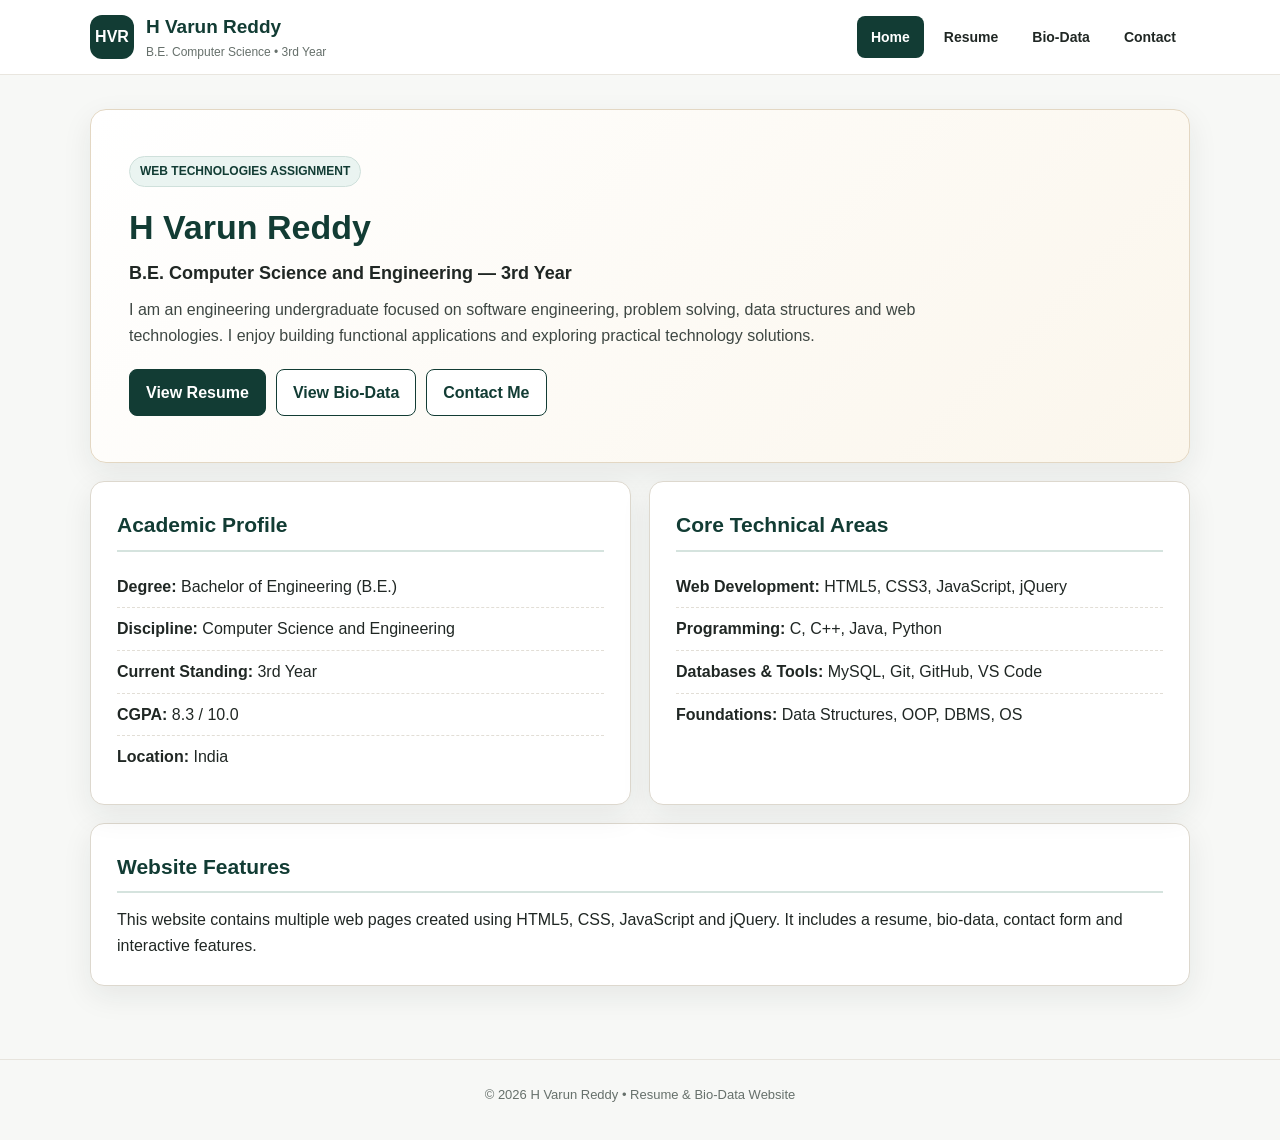
==== index.html @ 34ede999 "first commit" ====
<!DOCTYPE html>
<html lang="en">

<head>
    <meta charset="UTF-8">
    <meta name="viewport" content="width=device-width, initial-scale=1.0">

    <title>H Varun Reddy | Portfolio</title>

    <link rel="stylesheet" href="style.css">
</head>

<body>

    <!-- Header -->
    <header>
        <div class="container navbar">

            <div class="brand">
                <div class="logo">HVR</div>

                <div>
                    <h1>H Varun Reddy</h1>
                    <p>B.E. Computer Science • 3rd Year</p>
                </div>
            </div>

            <!-- Navigation -->
            <nav>
                <ul class="nav-links">
                    <li>
                        <a href="index.html" class="active">Home</a>
                    </li>

                    <li>
                        <a href="resume.html">Resume</a>
                    </li>

                    <li>
                        <a href="biodata.html">Bio-Data</a>
                    </li>

                    <li>
                        <a href="contact.html">Contact</a>
                    </li>
                </ul>
            </nav>

        </div>
    </header>


    <!-- Main Content -->
    <main class="container">

        <!-- Introduction -->
        <section class="hero">

            <span class="badge">
                WEB TECHNOLOGIES ASSIGNMENT
            </span>

            <h2>H Varun Reddy</h2>

            <h3>
                B.E. Computer Science and Engineering
                — 3rd Year
            </h3>

            <p>
                I am an engineering undergraduate focused on software
                engineering, problem solving, data structures and web
                technologies. I enjoy building functional applications
                and exploring practical technology solutions.
            </p>

            <div class="button-row">

                <a href="resume.html" class="btn primary">
                    View Resume
                </a>

                <a href="biodata.html" class="btn">
                    View Bio-Data
                </a>

                <a href="contact.html" class="btn">
                    Contact Me
                </a>

            </div>

        </section>


        <!-- Academic and Technical Information -->
        <section class="grid-2">

            <!-- Academic Profile -->
            <article class="card">

                <h2 class="card-title">
                    Academic Profile
                </h2>

                <ul class="highlight-list">

                    <li>
                        <strong>Degree:</strong>
                        Bachelor of Engineering (B.E.)
                    </li>

                    <li>
                        <strong>Discipline:</strong>
                        Computer Science and Engineering
                    </li>

                    <li>
                        <strong>Current Standing:</strong>
                        3rd Year
                    </li>

                    <li>
                        <strong>CGPA:</strong>
                        8.3 / 10.0
                    </li>

                    <li>
                        <strong>Location:</strong>
                        India
                    </li>

                </ul>

            </article>


            <!-- Technical Skills -->
            <article class="card">

                <h2 class="card-title">
                    Core Technical Areas
                </h2>

                <ul class="highlight-list">

                    <li>
                        <strong>Web Development:</strong>
                        HTML5, CSS3, JavaScript, jQuery
                    </li>

                    <li>
                        <strong>Programming:</strong>
                        C, C++, Java, Python
                    </li>

                    <li>
                        <strong>Databases & Tools:</strong>
                        MySQL, Git, GitHub, VS Code
                    </li>

                    <li>
                        <strong>Foundations:</strong>
                        Data Structures, OOP, DBMS, OS
                    </li>

                </ul>

            </article>

        </section>


        <!-- Website Features -->
        <section class="card">

            <h2 class="card-title">
                Website Features
            </h2>

            <p>
                This website contains multiple web pages created using
                HTML5, CSS, JavaScript and jQuery. It includes a resume,
                bio-data, contact form and interactive features.
            </p>

        </section>

    </main>


    <!-- Footer -->
    <footer>

        <p>
            &copy;
            <span id="currentYear"></span>
            H Varun Reddy • Resume & Bio-Data Website
        </p>

    </footer>


    <!-- jQuery -->
    <script src="https://code.jquery.com/jquery-3.7.1.min.js"></script>

    <!-- JavaScript -->
    <script src="script.js"></script>

</body>

</html>
---- style.css ----
/* ================================
   GENERAL STYLING
================================ */

:root {

    --primary: #123c34;
    --primary-light: #eaf4f1;
    --accent: #c98b3b;

    --cream: #fbf6ec;
    --white: #ffffff;

    --text: #202724;
    --muted: #66706b;

    --border: #ddd8ce;

    --shadow:
        0 10px 30px rgba(24, 38, 32, 0.08);
}


* {

    box-sizing: border-box;

    margin: 0;

    padding: 0;
}


html {

    scroll-behavior: smooth;
}


body {

    font-family:
        Arial,
        Helvetica,
        sans-serif;

    background: #f7f8f6;

    color: var(--text);

    line-height: 1.6;
}


a {

    text-decoration: none;

    color: inherit;
}


button,
input,
textarea {

    font: inherit;
}


.container {

    width: 92%;

    max-width: 1100px;

    margin: auto;
}


/* ================================
   HEADER
================================ */

header {

    position: sticky;

    top: 0;

    z-index: 1000;

    background:
        rgba(255, 255, 255, 0.96);

    border-bottom:
        1px solid #e9e6df;
}


.navbar {

    min-height: 74px;

    display: flex;

    align-items: center;

    justify-content: space-between;

    gap: 25px;
}


.brand {

    display: flex;

    align-items: center;

    gap: 12px;
}


.logo {

    width: 44px;

    height: 44px;

    display: grid;

    place-items: center;

    border-radius: 12px;

    background: var(--primary);

    color: white;

    font-weight: bold;
}


.brand h1 {

    font-size: 19px;

    color: var(--primary);
}


.brand p {

    font-size: 12px;

    color: var(--muted);
}


/* ================================
   NAVIGATION
================================ */

.nav-links {

    display: flex;

    list-style: none;

    gap: 6px;
}


.nav-links a {

    display: block;

    padding: 10px 14px;

    font-size: 14px;

    font-weight: bold;

    border-radius: 8px;

    transition: 0.2s;
}


.nav-links a:hover,
.nav-links a.active {

    background: var(--primary);

    color: white;
}


/* ================================
   MAIN PAGE
================================ */

main {

    padding-bottom: 35px;
}


.page-heading {

    padding: 40px 0 18px;
}


.page-heading h2 {

    color: var(--primary);

    font-size: 30px;

    margin-bottom: 6px;
}


.page-heading p {

    color: var(--muted);
}


.card {

    background: var(--white);

    border:
        1px solid var(--border);

    border-radius: 14px;

    padding: 26px;

    margin-bottom: 18px;

    box-shadow: var(--shadow);
}


.card-title {

    color: var(--primary);

    font-size: 21px;

    margin-bottom: 14px;

    padding-bottom: 8px;

    border-bottom:
        2px solid #d5e3de;
}


/* ================================
   HOME / HERO
================================ */

.hero {

    margin-top: 34px;

    padding: 46px 38px;

    border-radius: 16px;

    border:
        1px solid #e3d7c3;

    background:
        linear-gradient(
            135deg,
            white,
            var(--cream)
        );

    box-shadow: var(--shadow);
}


.badge {

    display: inline-block;

    padding: 5px 10px;

    border-radius: 999px;

    background: var(--primary-light);

    border:
        1px solid #cfe0db;

    color: var(--primary);

    font-size: 12px;

    font-weight: bold;

    margin-bottom: 13px;
}


.hero h2 {

    color: var(--primary);

    font-size: 34px;

    margin-bottom: 4px;
}


.hero h3 {

    font-size: 18px;

    margin-bottom: 10px;
}


.hero p {

    max-width: 800px;

    color: #3e4743;
}


/* ================================
   BUTTONS
================================ */

.button-row {

    display: flex;

    flex-wrap: wrap;

    gap: 10px;

    margin-top: 20px;
}


.btn {

    display: inline-block;

    padding: 10px 16px;

    border:
        1px solid var(--primary);

    border-radius: 8px;

    background: white;

    color: var(--primary);

    font-weight: bold;

    cursor: pointer;

    transition: 0.2s;
}


.btn:hover {

    transform: translateY(-1px);
}


.btn.primary {

    background: var(--primary);

    color: white;
}


/* ================================
   TWO COLUMN GRID
================================ */

.grid-2 {

    display: grid;

    grid-template-columns:
        1fr 1fr;

    gap: 18px;

    margin-top: 18px;
}


/* ================================
   LIST
================================ */

.highlight-list {

    list-style: none;
}


.highlight-list li {

    padding: 8px 0;

    border-bottom:
        1px dashed #e2ded6;
}


.highlight-list li:last-child {

    border-bottom: none;
}


/* ================================
   RESUME
================================ */

.item {

    padding: 12px 0;

    border-bottom:
        1px solid #ece9e3;
}


.item:last-child {

    border-bottom: none;
}


.item h3 {

    font-size: 17px;

    margin-bottom: 3px;
}


.item p {

    color: #4f5753;
}


.tech {

    font-size: 14px;

    margin-top: 4px;
}


.project-no {

    color: var(--accent);

    font-weight: bold;
}


/* ================================
   TABLE
================================ */

.table-wrap {

    overflow-x: auto;
}


table {

    width: 100%;

    border-collapse: collapse;
}


th,
td {

    padding: 12px;

    border:
        1px solid var(--border);

    text-align: left;

    font-size: 14px;
}


th {

    background: #f1f5f3;

    color: var(--primary);

    width: 32%;
}


/* ================================
   DECLARATION
================================ */

.declaration {

    background: var(--cream);

    border-left:
        5px solid var(--accent);
}


.signature-area {

    display: flex;

    justify-content: space-between;

    gap: 20px;

    margin-top: 22px;
}


/* ================================
   CONTACT
================================ */

.contact-grid {

    display: grid;

    grid-template-columns:
        0.9fr 1.1fr;

    gap: 18px;
}


.contact-list {

    list-style: none;
}


.contact-list li {

    padding: 10px 0;

    border-bottom:
        1px solid #eeeae3;
}


form {

    display: grid;

    gap: 9px;
}


label {

    font-weight: bold;

    font-size: 14px;
}


input,
textarea {

    width: 100%;

    padding: 11px 12px;

    border:
        1px solid #cfcac2;

    border-radius: 8px;

    background: white;

    outline: none;
}


input:focus,
textarea:focus {

    border-color: var(--primary);

    box-shadow:
        0 0 0 3px
        rgba(18, 60, 52, 0.08);
}


textarea {

    min-height: 130px;

    resize: vertical;
}


.error {

    color: #a33b2f;

    font-size: 13px;

    min-height: 18px;
}


.success-message {

    display: none;

    padding: 10px 12px;

    border-radius: 8px;

    background: var(--primary-light);

    color: var(--primary);

    font-weight: bold;
}


/* ================================
   FOOTER
================================ */

footer {

    text-align: center;

    color: var(--muted);

    font-size: 13px;

    padding: 25px 0 35px;

    border-top:
        1px solid #e7e4dd;

    margin-top: 20px;
}


.center {

    text-align: center;
}


/* ================================
   RESPONSIVE DESIGN
================================ */

@media (max-width: 780px) {

    .navbar {

        flex-direction: column;

        align-items: flex-start;

        padding: 14px 0;
    }


    .nav-links {

        flex-wrap: wrap;
    }


    .grid-2,
    .contact-grid {

        grid-template-columns: 1fr;
    }


    .hero {

        padding: 30px 22px;
    }


    .hero h2 {

        font-size: 28px;
    }


    .signature-area {

        flex-direction: column;
    }

}
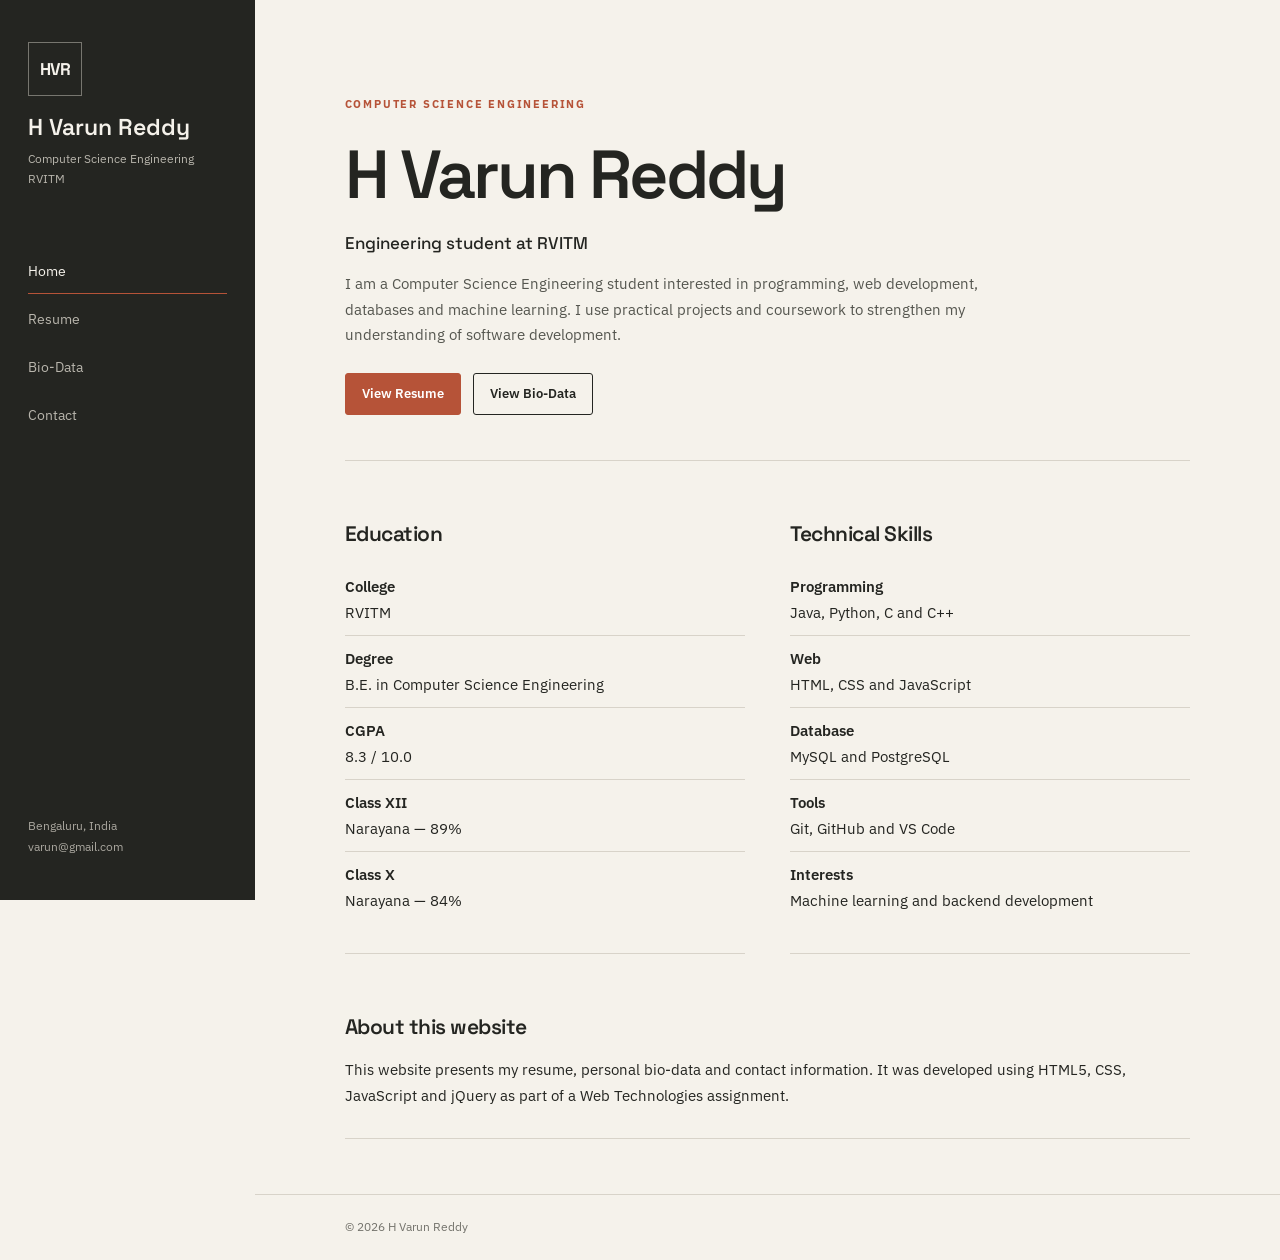
==== commit 6efdb1b7: "Refactor index.html, script.js, and style.css for improved structure and styling" ====
--- a/index.html
+++ b/index.html
@@ -1,212 +1,93 @@
 <!DOCTYPE html>
 <html lang="en">
-
 <head>
     <meta charset="UTF-8">
     <meta name="viewport" content="width=device-width, initial-scale=1.0">
-
-    <title>H Varun Reddy | Portfolio</title>
-
+    <meta name="description" content="Resume and bio-data of H Varun Reddy, Computer Science Engineering student at RVITM.">
+    <title>H Varun Reddy | Home</title>
     <link rel="stylesheet" href="style.css">
 </head>
+<body>
+<header>
+    <div class="container navbar">
+        <div class="brand">
+            <div class="logo">HVR</div>
+            <div>
+                <h1>H Varun Reddy</h1>
+                <p>Computer Science Engineering<br>RVITM</p>
+            </div>
+        </div>
+        <nav aria-label="Main navigation">
+            <ul class="nav-links">
+                <li><a href="index.html" class="active">Home</a></li>
+                <li><a href="resume.html">Resume</a></li>
+                <li><a href="biodata.html">Bio-Data</a></li>
+                <li><a href="contact.html">Contact</a></li>
+            </ul>
+        </nav>
+        <div class="sidebar-note">
+            Bengaluru, India<br>
+            <a href="mailto:varun@gmail.com">varun@gmail.com</a>
+        </div>
+    </div>
+</header>
 
-<body>
+<main>
+    <section class="hero">
+        <span class="badge">Computer Science Engineering</span>
+        <h2>H Varun Reddy</h2>
+        <h3>Engineering student at RVITM</h3>
+        <p>
+            I am a Computer Science Engineering student interested in
+            programming, web development, databases and machine learning.
+            I use practical projects and coursework to strengthen my
+            understanding of software development.
+        </p>
+        <div class="button-row">
+            <a href="resume.html" class="btn primary">View Resume</a>
+            <a href="biodata.html" class="btn">View Bio-Data</a>
+        </div>
+    </section>
 
-    <!-- Header -->
-    <header>
-        <div class="container navbar">
+    <section class="grid-2">
+        <article class="card">
+            <h2 class="card-title">Education</h2>
+            <ul class="highlight-list">
+                <li><strong>College</strong><br>RVITM</li>
+                <li><strong>Degree</strong><br>B.E. in Computer Science Engineering</li>
+                <li><strong>CGPA</strong><br>8.3 / 10.0</li>
+                <li><strong>Class XII</strong><br>Narayana — 89%</li>
+                <li><strong>Class X</strong><br>Narayana — 84%</li>
+            </ul>
+        </article>
 
-            <div class="brand">
-                <div class="logo">HVR</div>
+        <article class="card">
+            <h2 class="card-title">Technical Skills</h2>
+            <ul class="highlight-list">
+                <li><strong>Programming</strong><br>Java, Python, C and C++</li>
+                <li><strong>Web</strong><br>HTML, CSS and JavaScript</li>
+                <li><strong>Database</strong><br>MySQL and PostgreSQL</li>
+                <li><strong>Tools</strong><br>Git, GitHub and VS Code</li>
+                <li><strong>Interests</strong><br>Machine learning and backend development</li>
+            </ul>
+        </article>
+    </section>
 
-                <div>
-                    <h1>H Varun Reddy</h1>
-                    <p>B.E. Computer Science • 3rd Year</p>
-                </div>
-            </div>
+    <section class="card">
+        <h2 class="card-title">About this website</h2>
+        <p>
+            This website presents my resume, personal bio-data and contact
+            information. It was developed using HTML5, CSS, JavaScript
+            and jQuery as part of a Web Technologies assignment.
+        </p>
+    </section>
+</main>
 
-            <!-- Navigation -->
-            <nav>
-                <ul class="nav-links">
-                    <li>
-                        <a href="index.html" class="active">Home</a>
-                    </li>
+<footer>
+    <p>&copy; <span id="currentYear"></span> H Varun Reddy</p>
+</footer>
 
-                    <li>
-                        <a href="resume.html">Resume</a>
-                    </li>
-
-                    <li>
-                        <a href="biodata.html">Bio-Data</a>
-                    </li>
-
-                    <li>
-                        <a href="contact.html">Contact</a>
-                    </li>
-                </ul>
-            </nav>
-
-        </div>
-    </header>
-
-
-    <!-- Main Content -->
-    <main class="container">
-
-        <!-- Introduction -->
-        <section class="hero">
-
-            <span class="badge">
-                WEB TECHNOLOGIES ASSIGNMENT
-            </span>
-
-            <h2>H Varun Reddy</h2>
-
-            <h3>
-                B.E. Computer Science and Engineering
-                — 3rd Year
-            </h3>
-
-            <p>
-                I am an engineering undergraduate focused on software
-                engineering, problem solving, data structures and web
-                technologies. I enjoy building functional applications
-                and exploring practical technology solutions.
-            </p>
-
-            <div class="button-row">
-
-                <a href="resume.html" class="btn primary">
-                    View Resume
-                </a>
-
-                <a href="biodata.html" class="btn">
-                    View Bio-Data
-                </a>
-
-                <a href="contact.html" class="btn">
-                    Contact Me
-                </a>
-
-            </div>
-
-        </section>
-
-
-        <!-- Academic and Technical Information -->
-        <section class="grid-2">
-
-            <!-- Academic Profile -->
-            <article class="card">
-
-                <h2 class="card-title">
-                    Academic Profile
-                </h2>
-
-                <ul class="highlight-list">
-
-                    <li>
-                        <strong>Degree:</strong>
-                        Bachelor of Engineering (B.E.)
-                    </li>
-
-                    <li>
-                        <strong>Discipline:</strong>
-                        Computer Science and Engineering
-                    </li>
-
-                    <li>
-                        <strong>Current Standing:</strong>
-                        3rd Year
-                    </li>
-
-                    <li>
-                        <strong>CGPA:</strong>
-                        8.3 / 10.0
-                    </li>
-
-                    <li>
-                        <strong>Location:</strong>
-                        India
-                    </li>
-
-                </ul>
-
-            </article>
-
-
-            <!-- Technical Skills -->
-            <article class="card">
-
-                <h2 class="card-title">
-                    Core Technical Areas
-                </h2>
-
-                <ul class="highlight-list">
-
-                    <li>
-                        <strong>Web Development:</strong>
-                        HTML5, CSS3, JavaScript, jQuery
-                    </li>
-
-                    <li>
-                        <strong>Programming:</strong>
-                        C, C++, Java, Python
-                    </li>
-
-                    <li>
-                        <strong>Databases & Tools:</strong>
-                        MySQL, Git, GitHub, VS Code
-                    </li>
-
-                    <li>
-                        <strong>Foundations:</strong>
-                        Data Structures, OOP, DBMS, OS
-                    </li>
-
-                </ul>
-
-            </article>
-
-        </section>
-
-
-        <!-- Website Features -->
-        <section class="card">
-
-            <h2 class="card-title">
-                Website Features
-            </h2>
-
-            <p>
-                This website contains multiple web pages created using
-                HTML5, CSS, JavaScript and jQuery. It includes a resume,
-                bio-data, contact form and interactive features.
-            </p>
-
-        </section>
-
-    </main>
-
-
-    <!-- Footer -->
-    <footer>
-
-        <p>
-            &copy;
-            <span id="currentYear"></span>
-            H Varun Reddy • Resume & Bio-Data Website
-        </p>
-
-    </footer>
-
-
-    <!-- jQuery -->
-    <script src="https://code.jquery.com/jquery-3.7.1.min.js"></script>
-
-    <!-- JavaScript -->
-    <script src="script.js"></script>
-
+<script src="https://code.jquery.com/jquery-3.7.1.min.js"></script>
+<script src="script.js"></script>
 </body>
-
 </html>
--- a/style.css
+++ b/style.css
@@ -1,732 +1,622 @@
-/* ================================
-   GENERAL STYLING
-================================ */
+/* =====================================
+   H VARUN REDDY — PERSONAL WEBSITE
+   ===================================== */
+
+@import url('https://fonts.googleapis.com/css2?family=IBM+Plex+Sans:wght@400;500;600;700&family=Space+Grotesk:wght@400;500;600;700&display=swap');
 
 :root {
-
-    --primary: #123c34;
-    --primary-light: #eaf4f1;
-    --accent: #c98b3b;
-
-    --cream: #fbf6ec;
-    --white: #ffffff;
-
-    --text: #202724;
-    --muted: #66706b;
-
-    --border: #ddd8ce;
-
-    --shadow:
-        0 10px 30px rgba(24, 38, 32, 0.08);
-}
-
+    --paper: #F5F2EB;
+    --ink: #242521;
+    --muted: #74736C;
+    --accent: #B65338;
+    --line: #D8D3C9;
+    --soft: #EAE5DA;
+    --white: #FFFFFF;
+}
 
 * {
-
     box-sizing: border-box;
-
     margin: 0;
-
     padding: 0;
 }
 
-
 html {
-
     scroll-behavior: smooth;
 }
 
-
 body {
-
-    font-family:
-        Arial,
-        Helvetica,
-        sans-serif;
-
-    background: #f7f8f6;
-
-    color: var(--text);
-
-    line-height: 1.6;
-}
-
+    font-family: 'IBM Plex Sans', sans-serif;
+    background: var(--paper);
+    color: var(--ink);
+    line-height: 1.7;
+    font-size: 15px;
+}
+
+h1, h2, h3, h4 {
+    font-family: 'Space Grotesk', sans-serif;
+    font-weight: 600;
+    line-height: 1.2;
+}
 
 a {
-
+    color: inherit;
     text-decoration: none;
-
-    color: inherit;
-}
-
-
-button,
-input,
-textarea {
-
+}
+
+a:hover {
+    color: var(--accent);
+}
+
+button, input, textarea {
     font: inherit;
 }
 
-
-.container {
-
-    width: 92%;
-
-    max-width: 1100px;
-
-    margin: auto;
-}
-
-
-/* ================================
-   HEADER
-================================ */
+img {
+    max-width: 100%;
+}
+
+/* =====================================
+   LEFT SIDEBAR
+   ===================================== */
 
 header {
-
-    position: sticky;
-
+    position: fixed;
+    left: 0;
     top: 0;
-
-    z-index: 1000;
-
-    background:
-        rgba(255, 255, 255, 0.96);
-
-    border-bottom:
-        1px solid #e9e6df;
-}
-
+    width: 255px;
+    height: 100vh;
+    padding: 42px 28px;
+    background: var(--ink);
+    color: var(--paper);
+    display: flex;
+    flex-direction: column;
+    z-index: 100;
+}
 
 .navbar {
-
-    min-height: 74px;
-
     display: flex;
-
-    align-items: center;
-
-    justify-content: space-between;
-
-    gap: 25px;
-}
-
+    flex-direction: column;
+    height: 100%;
+    align-items: stretch;
+}
 
 .brand {
-
     display: flex;
-
-    align-items: center;
-
-    gap: 12px;
-}
-
+    flex-direction: column;
+    align-items: flex-start;
+    gap: 18px;
+}
 
 .logo {
-
-    width: 44px;
-
-    height: 44px;
-
+    width: 54px;
+    height: 54px;
+    border: 1px solid #77766F;
     display: grid;
-
     place-items: center;
-
-    border-radius: 12px;
-
-    background: var(--primary);
-
-    color: white;
-
-    font-weight: bold;
-}
-
+    font-family: 'Space Grotesk', sans-serif;
+    font-size: 17px;
+    font-weight: 700;
+    letter-spacing: -1px;
+}
 
 .brand h1 {
-
-    font-size: 19px;
-
-    color: var(--primary);
-}
-
+    color: var(--paper);
+    font-size: 23px;
+    max-width: 190px;
+}
 
 .brand p {
-
+    color: #B8B5AC;
     font-size: 12px;
-
-    color: var(--muted);
-}
-
-
-/* ================================
-   NAVIGATION
-================================ */
+    margin-top: 7px;
+}
+
+nav {
+    margin-top: 62px;
+}
 
 .nav-links {
-
+    list-style: none;
     display: flex;
-
-    list-style: none;
-
-    gap: 6px;
-}
-
+    flex-direction: column;
+    gap: 5px;
+}
 
 .nav-links a {
-
     display: block;
-
-    padding: 10px 14px;
-
+    padding: 9px 0;
+    color: #B8B5AC;
+    border-bottom: 1px solid transparent;
     font-size: 14px;
-
-    font-weight: bold;
-
-    border-radius: 8px;
-
-    transition: 0.2s;
-}
-
+    transition: color 0.2s, border-color 0.2s;
+}
 
 .nav-links a:hover,
 .nav-links a.active {
-
-    background: var(--primary);
-
-    color: white;
-}
-
-
-/* ================================
-   MAIN PAGE
-================================ */
+    color: var(--paper);
+    border-bottom-color: var(--accent);
+}
+
+.sidebar-note {
+    margin-top: auto;
+    color: #A9A69E;
+    font-size: 12px;
+    line-height: 1.8;
+    padding-top: 30px;
+}
+
+/* =====================================
+   MAIN CONTENT
+   ===================================== */
 
 main {
-
-    padding-bottom: 35px;
-}
-
+    margin-left: 255px;
+    max-width: 1100px;
+    padding: 55px 7%;
+    min-height: calc(100vh - 100px);
+}
 
 .page-heading {
-
-    padding: 40px 0 18px;
-}
-
+    padding: 20px 0 35px;
+    border-bottom: 1px solid var(--line);
+    margin-bottom: 30px;
+}
+
+.eyebrow {
+    color: var(--accent);
+    font-size: 11px;
+    font-weight: 700;
+    letter-spacing: 2px;
+    text-transform: uppercase;
+    margin-bottom: 15px;
+}
 
 .page-heading h2 {
-
-    color: var(--primary);
-
-    font-size: 30px;
-
-    margin-bottom: 6px;
-}
-
+    font-size: clamp(32px, 4vw, 48px);
+    letter-spacing: -1.8px;
+    margin-bottom: 12px;
+}
 
 .page-heading p {
-
+    max-width: 650px;
     color: var(--muted);
 }
 
+/* =====================================
+   HOME INTRODUCTION
+   ===================================== */
+
+.hero {
+    padding: 35px 0 45px;
+    border-bottom: 1px solid var(--line);
+}
+
+.hero h2 {
+    font-size: clamp(40px, 6vw, 68px);
+    letter-spacing: -3px;
+    max-width: 700px;
+    margin: 18px 0;
+}
+
+.hero h3 {
+    font-size: 17px;
+    font-weight: 500;
+    margin-bottom: 18px;
+}
+
+.hero p {
+    max-width: 660px;
+    color: #55564F;
+}
+
+.badge {
+    display: inline-block;
+    color: var(--accent);
+    font-size: 11px;
+    font-weight: 700;
+    letter-spacing: 1.8px;
+    text-transform: uppercase;
+}
+
+.button-row {
+    display: flex;
+    flex-wrap: wrap;
+    gap: 12px;
+    margin-top: 25px;
+}
+
+.btn {
+    display: inline-block;
+    border: 1px solid var(--ink);
+    padding: 9px 16px;
+    background: transparent;
+    color: var(--ink);
+    cursor: pointer;
+    border-radius: 3px;
+    font-size: 13px;
+    font-weight: 600;
+    transition: background 0.2s, color 0.2s;
+}
+
+.btn:hover {
+    background: var(--ink);
+    color: var(--paper);
+}
+
+.btn.primary {
+    background: var(--accent);
+    border-color: var(--accent);
+    color: var(--white);
+}
+
+.btn.primary:hover {
+    background: var(--ink);
+    border-color: var(--ink);
+}
+
+/* =====================================
+   SECTION LAYOUT
+   ===================================== */
+
+section {
+    margin-bottom: 35px;
+}
 
 .card {
-
-    background: var(--white);
-
-    border:
-        1px solid var(--border);
-
-    border-radius: 14px;
-
-    padding: 26px;
-
+    background: transparent;
+    border: none;
+    border-bottom: 1px solid var(--line);
+    border-radius: 0;
+    padding: 25px 0 30px;
+    margin-bottom: 0;
+    box-shadow: none;
+}
+
+.card-title {
+    color: var(--ink);
+    font-size: 21px;
+    letter-spacing: -0.5px;
     margin-bottom: 18px;
-
-    box-shadow: var(--shadow);
-}
-
-
-.card-title {
-
-    color: var(--primary);
-
-    font-size: 21px;
-
-    margin-bottom: 14px;
-
-    padding-bottom: 8px;
-
-    border-bottom:
-        2px solid #d5e3de;
-}
-
-
-/* ================================
-   HOME / HERO
-================================ */
-
-.hero {
-
-    margin-top: 34px;
-
-    padding: 46px 38px;
-
-    border-radius: 16px;
-
-    border:
-        1px solid #e3d7c3;
-
-    background:
-        linear-gradient(
-            135deg,
-            white,
-            var(--cream)
-        );
-
-    box-shadow: var(--shadow);
-}
-
-
-.badge {
-
-    display: inline-block;
-
-    padding: 5px 10px;
-
-    border-radius: 999px;
-
-    background: var(--primary-light);
-
-    border:
-        1px solid #cfe0db;
-
-    color: var(--primary);
-
+    padding: 0;
+    border: none;
+}
+
+.grid-2 {
+    display: grid;
+    grid-template-columns: 1fr 1fr;
+    column-gap: 45px;
+    margin-top: 10px;
+}
+
+.highlight-list {
+    list-style: none;
+}
+
+.highlight-list li {
+    padding: 10px 0;
+    border-bottom: 1px solid var(--line);
+}
+
+.highlight-list li:last-child {
+    border-bottom: none;
+}
+
+.highlight-list strong {
+    font-weight: 600;
+}
+
+/* =====================================
+   RESUME
+   ===================================== */
+
+.item {
+    display: grid;
+    grid-template-columns: minmax(150px, 0.7fr) 1.3fr;
+    gap: 15px;
+    padding: 20px 0;
+    border-bottom: 1px solid var(--line);
+}
+
+.item:last-child {
+    border-bottom: none;
+}
+
+.item h3 {
+    font-size: 16px;
+    font-weight: 600;
+}
+
+.item p {
+    color: #55564F;
+}
+
+.tech {
+    font-size: 13px;
+    margin-top: 5px;
+}
+
+.project-no {
+    color: var(--accent);
+    margin-right: 5px;
+}
+
+/* =====================================
+   TABLES / BIO-DATA
+   ===================================== */
+
+.table-wrap {
+    overflow-x: auto;
+}
+
+table {
+    width: 100%;
+    border-collapse: collapse;
+    background: transparent;
+}
+
+th, td {
+    padding: 13px 12px;
+    text-align: left;
+    vertical-align: top;
+    border-bottom: 1px solid var(--line);
+    font-size: 14px;
+}
+
+th {
+    width: 32%;
+    background: transparent;
+    color: var(--muted);
+    font-weight: 500;
+}
+
+td a {
+    color: var(--accent);
+    overflow-wrap: anywhere;
+}
+
+thead th {
+    color: var(--ink);
+    border-top: 1px solid var(--line);
+    font-weight: 600;
+}
+
+/* =====================================
+   DECLARATION
+   ===================================== */
+
+.declaration {
+    border-left: 3px solid var(--accent);
+    padding-left: 22px;
+    background: var(--soft);
+}
+
+.signature-area {
+    display: flex;
+    justify-content: space-between;
+    gap: 20px;
+    margin-top: 28px;
+}
+
+.signature-area p {
+    margin-bottom: 5px;
+}
+
+/* =====================================
+   CONTACT
+   ===================================== */
+
+.contact-grid {
+    display: grid;
+    grid-template-columns: 0.8fr 1.2fr;
+    gap: 50px;
+}
+
+.contact-list {
+    list-style: none;
+}
+
+.contact-list li {
+    padding: 12px 0;
+    border-bottom: 1px solid var(--line);
+    overflow-wrap: anywhere;
+}
+
+.contact-list strong {
+    display: block;
     font-size: 12px;
-
-    font-weight: bold;
-
-    margin-bottom: 13px;
-}
-
-
-.hero h2 {
-
-    color: var(--primary);
-
-    font-size: 34px;
-
-    margin-bottom: 4px;
-}
-
-
-.hero h3 {
-
-    font-size: 18px;
-
-    margin-bottom: 10px;
-}
-
-
-.hero p {
-
-    max-width: 800px;
-
-    color: #3e4743;
-}
-
-
-/* ================================
-   BUTTONS
-================================ */
-
-.button-row {
-
-    display: flex;
-
-    flex-wrap: wrap;
-
-    gap: 10px;
-
-    margin-top: 20px;
-}
-
-
-.btn {
-
-    display: inline-block;
-
-    padding: 10px 16px;
-
-    border:
-        1px solid var(--primary);
-
-    border-radius: 8px;
-
-    background: white;
-
-    color: var(--primary);
-
-    font-weight: bold;
-
-    cursor: pointer;
-
-    transition: 0.2s;
-}
-
-
-.btn:hover {
-
-    transform: translateY(-1px);
-}
-
-
-.btn.primary {
-
-    background: var(--primary);
-
-    color: white;
-}
-
-
-/* ================================
-   TWO COLUMN GRID
-================================ */
-
-.grid-2 {
-
+    color: var(--muted);
+    font-weight: 500;
+    text-transform: uppercase;
+    letter-spacing: 0.6px;
+}
+
+.contact-list a {
+    color: var(--accent);
+}
+
+form {
     display: grid;
-
-    grid-template-columns:
-        1fr 1fr;
-
-    gap: 18px;
-
-    margin-top: 18px;
-}
-
-
-/* ================================
-   LIST
-================================ */
-
-.highlight-list {
-
-    list-style: none;
-}
-
-
-.highlight-list li {
-
-    padding: 8px 0;
-
-    border-bottom:
-        1px dashed #e2ded6;
-}
-
-
-.highlight-list li:last-child {
-
-    border-bottom: none;
-}
-
-
-/* ================================
-   RESUME
-================================ */
-
-.item {
-
-    padding: 12px 0;
-
-    border-bottom:
-        1px solid #ece9e3;
-}
-
-
-.item:last-child {
-
-    border-bottom: none;
-}
-
-
-.item h3 {
-
-    font-size: 17px;
-
-    margin-bottom: 3px;
-}
-
-
-.item p {
-
-    color: #4f5753;
-}
-
-
-.tech {
-
-    font-size: 14px;
-
-    margin-top: 4px;
-}
-
-
-.project-no {
-
-    color: var(--accent);
-
-    font-weight: bold;
-}
-
-
-/* ================================
-   TABLE
-================================ */
-
-.table-wrap {
-
-    overflow-x: auto;
-}
-
-
-table {
-
+    gap: 8px;
+}
+
+label {
+    margin-top: 10px;
+    font-weight: 600;
+    font-size: 13px;
+}
+
+input, textarea {
     width: 100%;
-
-    border-collapse: collapse;
-}
-
-
-th,
-td {
-
+    padding: 11px 12px;
+    border: 1px solid var(--line);
+    border-radius: 3px;
+    background: #FBF9F4;
+    color: var(--ink);
+    outline: none;
+}
+
+input:focus, textarea:focus {
+    border-color: var(--accent);
+}
+
+textarea {
+    min-height: 130px;
+    resize: vertical;
+}
+
+.error {
+    color: #A13F2B;
+    font-size: 12px;
+    min-height: 16px;
+}
+
+.success-message {
+    display: none;
     padding: 12px;
-
-    border:
-        1px solid var(--border);
-
-    text-align: left;
-
-    font-size: 14px;
-}
-
-
-th {
-
-    background: #f1f5f3;
-
-    color: var(--primary);
-
-    width: 32%;
-}
-
-
-/* ================================
-   DECLARATION
-================================ */
-
-.declaration {
-
-    background: var(--cream);
-
-    border-left:
-        5px solid var(--accent);
-}
-
-
-.signature-area {
-
-    display: flex;
-
-    justify-content: space-between;
-
-    gap: 20px;
-
-    margin-top: 22px;
-}
-
-
-/* ================================
-   CONTACT
-================================ */
-
-.contact-grid {
-
-    display: grid;
-
-    grid-template-columns:
-        0.9fr 1.1fr;
-
-    gap: 18px;
-}
-
-
-.contact-list {
-
-    list-style: none;
-}
-
-
-.contact-list li {
-
-    padding: 10px 0;
-
-    border-bottom:
-        1px solid #eeeae3;
-}
-
-
-form {
-
-    display: grid;
-
-    gap: 9px;
-}
-
-
-label {
-
-    font-weight: bold;
-
-    font-size: 14px;
-}
-
-
-input,
-textarea {
-
-    width: 100%;
-
-    padding: 11px 12px;
-
-    border:
-        1px solid #cfcac2;
-
-    border-radius: 8px;
-
-    background: white;
-
-    outline: none;
-}
-
-
-input:focus,
-textarea:focus {
-
-    border-color: var(--primary);
-
-    box-shadow:
-        0 0 0 3px
-        rgba(18, 60, 52, 0.08);
-}
-
-
-textarea {
-
-    min-height: 130px;
-
-    resize: vertical;
-}
-
-
-.error {
-
-    color: #a33b2f;
-
-    font-size: 13px;
-
-    min-height: 18px;
-}
-
-
-.success-message {
-
-    display: none;
-
-    padding: 10px 12px;
-
-    border-radius: 8px;
-
-    background: var(--primary-light);
-
-    color: var(--primary);
-
-    font-weight: bold;
-}
-
-
-/* ================================
+    background: #E5E8DC;
+    border-left: 3px solid #596C45;
+    color: var(--ink);
+}
+
+/* =====================================
    FOOTER
-================================ */
+   ===================================== */
 
 footer {
-
-    text-align: center;
-
+    margin-left: 255px;
+    padding: 22px 7%;
+    border-top: 1px solid var(--line);
     color: var(--muted);
-
-    font-size: 13px;
-
-    padding: 25px 0 35px;
-
-    border-top:
-        1px solid #e7e4dd;
-
-    margin-top: 20px;
-}
-
-
-.center {
-
-    text-align: center;
-}
-
-
-/* ================================
+    font-size: 12px;
+}
+
+/* =====================================
    RESPONSIVE DESIGN
-================================ */
-
-@media (max-width: 780px) {
+   ===================================== */
+
+@media (max-width: 850px) {
+    header {
+        position: relative;
+        width: 100%;
+        height: auto;
+        padding: 22px 6%;
+    }
 
     .navbar {
-
+        height: auto;
+    }
+
+    .brand {
+        flex-direction: row;
+        align-items: center;
+    }
+
+    .brand h1 {
+        font-size: 20px;
+    }
+
+    nav {
+        margin-top: 20px;
+    }
+
+    .nav-links {
+        flex-direction: row;
+        flex-wrap: wrap;
+        gap: 15px;
+    }
+
+    .nav-links a {
+        padding: 7px 0;
+    }
+
+    .sidebar-note {
+        display: none;
+    }
+
+    main {
+        margin-left: 0;
+        padding: 35px 6%;
+    }
+
+    footer {
+        margin-left: 0;
+        padding: 20px 6%;
+    }
+
+    .contact-grid {
+        grid-template-columns: 1fr;
+        gap: 20px;
+    }
+
+    .grid-2 {
+        grid-template-columns: 1fr;
+        gap: 0;
+    }
+}
+
+@media (max-width: 560px) {
+    .hero h2 {
+        letter-spacing: -1.5px;
+    }
+
+    .item {
+        grid-template-columns: 1fr;
+        gap: 5px;
+    }
+
+    .signature-area {
         flex-direction: column;
-
-        align-items: flex-start;
-
-        padding: 14px 0;
-    }
-
-
-    .nav-links {
-
-        flex-wrap: wrap;
-    }
-
-
-    .grid-2,
-    .contact-grid {
-
-        grid-template-columns: 1fr;
-    }
-
-
-    .hero {
-
-        padding: 30px 22px;
-    }
-
-
-    .hero h2 {
-
-        font-size: 28px;
-    }
-
-
-    .signature-area {
-
-        flex-direction: column;
-    }
-
+    }
+
+    .page-heading h2 {
+        font-size: 34px;
+    }
+
+    .card {
+        padding: 22px 0;
+    }
+
+    th, td {
+        padding: 10px 8px;
+        font-size: 12px;
+    }
+}
+
+/* =====================================
+   PRINT
+   ===================================== */
+
+@media print {
+    header {
+        position: static;
+        width: 100%;
+        height: auto;
+        background: white;
+        color: black;
+    }
+
+    .brand h1,
+    .brand p {
+        color: black;
+    }
+
+    nav,
+    .button-row,
+    footer {
+        display: none;
+    }
+
+    main {
+        margin: 0;
+        padding: 20px;
+    }
+
+    body {
+        background: white;
+        color: black;
+    }
+
+    .card {
+        break-inside: avoid;
+    }
 }
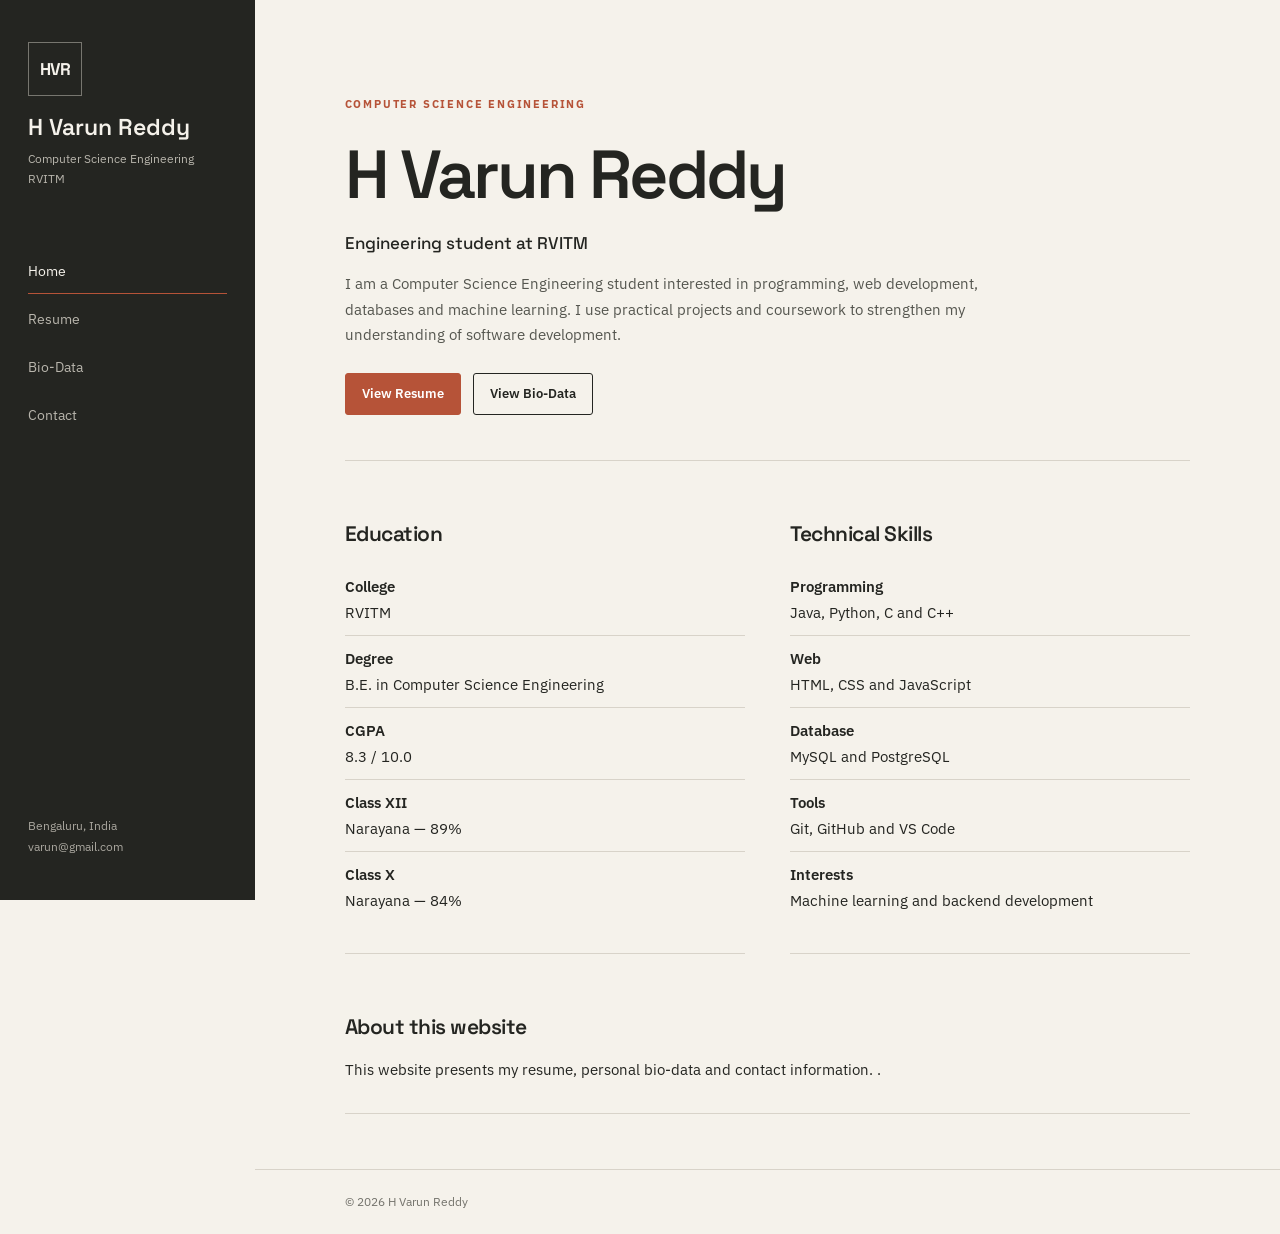
==== commit e1a02f37: "changed about website section" ====
--- a/index.html
+++ b/index.html
@@ -77,8 +77,7 @@
         <h2 class="card-title">About this website</h2>
         <p>
             This website presents my resume, personal bio-data and contact
-            information. It was developed using HTML5, CSS, JavaScript
-            and jQuery as part of a Web Technologies assignment.
+            information. .
         </p>
     </section>
 </main>
